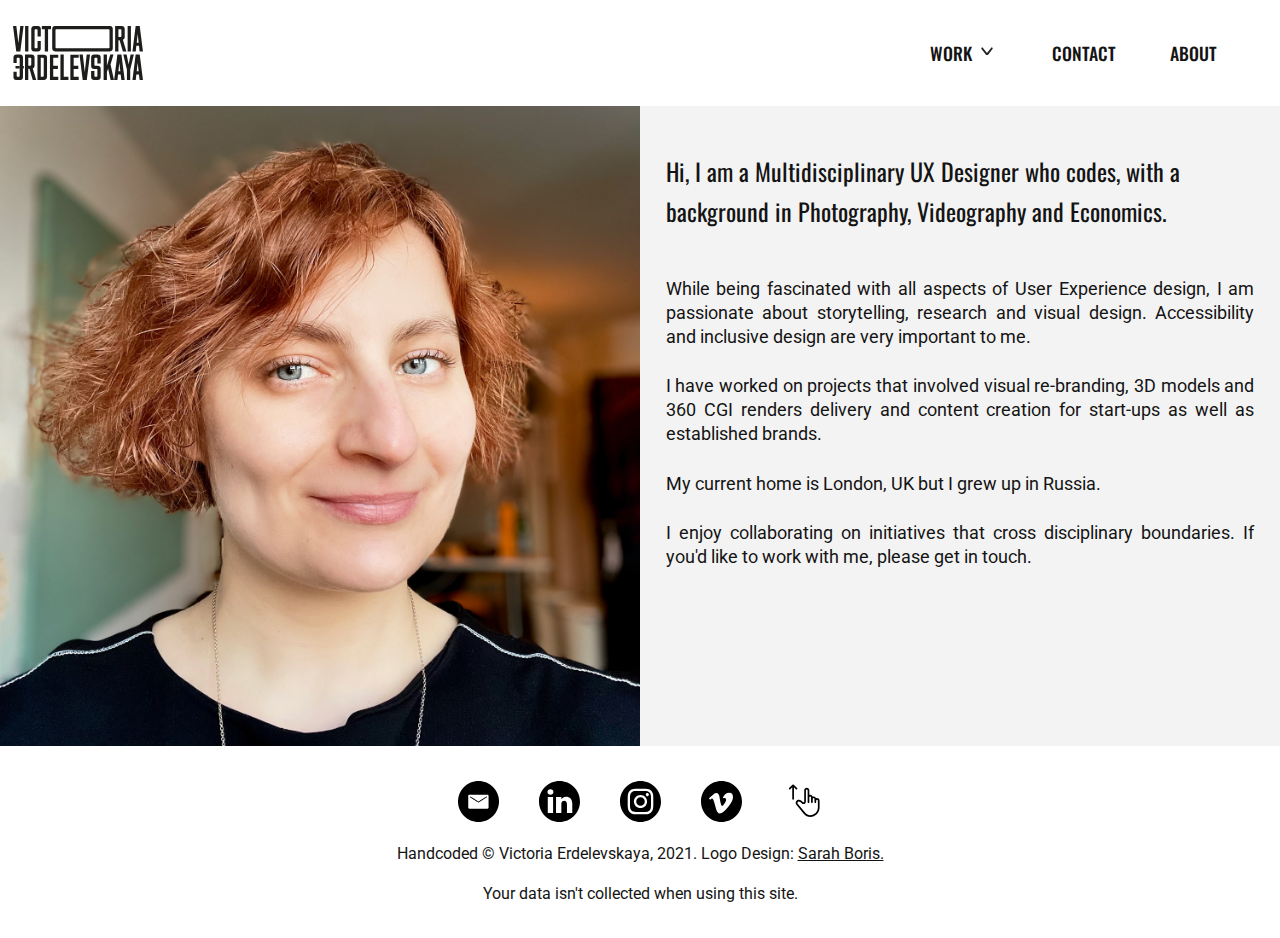
==== about.html @ 2b21cb6a "1st commit" ====
<!DOCTYPE html>
<html lang="en-gb">
  <head>
    <meta charset="UTF-8" />
    <title>Victoria Erdelevskaya - UX &amp;Web Design Portfolio</title>
    <link rel="stylesheet" href="./css/style.css" />
    <link rel="stylesheet" href="./css/style-about.css" />

    <meta name="description" content="Portfolio" />
    <meta name="keywords" content="UX, Design, Portfolio" />
    <meta name="author" content="Victoria Erdelevskaya" />
    <meta name="viewport" content="width=device-width, initial-scale=1.0" />

    <!--  font familyies: Oswald for headings & Roboto for body -->

    <link rel="preconnect" href="https://fonts.googleapis.com" />
    <link rel="preconnect" href="https://fonts.gstatic.com" crossorigin />
    <link
      href="https://fonts.googleapis.com/css2?family=Oswald:wght@300;400;500;600;700&family=Roboto:wght@100;400;500;700&display=swap"
      rel="stylesheet"
    />
  </head>

  <body>
    <!-- To create a link that goes to the top of the page from the bottom, to improve accessibility and usability -->
    <a id="top"></a>

    <header>
      <!-- Top navigation -->
      <a href="index.html">
        <img
          src="./images/Victoria-Photography-logo.svg"
          alt="logo click to return to home page"
          width="130"
        />
      </a>
      <nav class="top-navigation" id="myTopnav">
        <ul>
          <li class="nav-menu-item">
            <a href="#" class="top-navigation">Work</a>
            <i class="caret-down">
              <img
                src="./images/fluent_caret_down_icon.svg"
                alt="caret down"
                class="top-navigation"
              />
            </i>
            <!-- Drop Down Menu in top nav .dropdown-content-->
            <div class="dropdown-content">
              <ul>
                <li>
                  <a href="heals-3D-visualitation.html" class="top-navigation"
                    >Heal's 3D Visualisation</a
                  >
                </li>
                <li>
                  <a href="finance-app-design-figma.html" class="top-navigation"
                    >Finance App Design</a
                  >
                </li>
                <li>
                  <a href="photography-portfolio.html" class="top-navigation"
                    >Photography Portfolio</a
                  >
                </li>
                <li>
                  <a href="videography-portfolio.html" class="top-navigation"
                    >Videography Portfolio</a
                  >
                </li>
              </ul>
            </div>
          </li>
          <li>
            <a href="contact.html" class="top-navigation">Contact</a>
          </li>
          <li><a href="about.html" class="top-navigation">About</a></li>
        </ul>
      </nav>
    </header>

    <main>
      <!--  ARIA role added for accessibility.  A level 1 heading, indicated with aria-level="1", indicates the main heading of a page, -->
      <section aria-label="about-info">
        <div class="grid-container-about">
          <div class="grid-item-1">
            <picture>
              <source
                media="(min-width: 1024px)"
                srcset="./images/self-portrait1500.jpg"
              />
              <source
                media="(min-width: 768px)"
                srcset="./images/self-portrait800.jpg"
              />
              <source
                media="(min-width: 568px)"
                srcset="./images/self-portrait500.jpg"
              />
              <img
                src="./images/self-portrait500.jpg"
                alt="self-portrait"
                style="width: 500"
              />
            </picture>
          </div>
          <div class="grid-item-2">
            <h2 class="about-me">
              Hi, I am a Multidisciplinary UX Designer who codes, with a
              background in Photography, Videography and Economics.
            </h2>
            <p>
              While being fascinated with all aspects of User Experience design,
              I am passionate about storytelling, research and visual design.
              Accessibility and inclusive design are very important to me.
            </p>
            <p>
              I have worked on projects that involved visual re-branding, 3D
              models and 360 CGI renders delivery and content creation for
              start-ups as well as established brands.
            </p>
            <p>My current home is London, UK but I grew up in Russia.</p>
            <p>
              I enjoy collaborating on initiatives that cross disciplinary
              boundaries. If you'd like to work with me, please get in touch.
            </p>
          </div>
        </div>
      </section>
    </main>

    <footer>
      <nav>
        <div class="social-icons">
          <a
            href="mailto:victoria.erd@gmail.com"
            target="_blank"
            aria-label="send email"
          >
            <img
              src="./images/email_icon.svg"
              width="41"
              height="41"
              alt="Email me"
          /></a>
          <a href="https://www.linkedin.com/in/victoriaerdelevskaya/">
            <img
              src="./images/linkedin_icon.svg"
              width="41"
              height="41"
              alt="LinkedIn"
          /></a>
          <a href="https://www.instagram.com/vic_erdelevskaya_photographer/">
            <img
              src="./images/instagram_icon.svg"
              width="41"
              height="41"
              alt="Instagram"
          /></a>
          <a href="https://vimeo.com/user11440246">
            <img
              src="./images/vimeo_icon.svg"
              width="41"
              height="41"
              alt="Vimeo"
          /></a>
          <a href="#top" target="_self" class="scroll-up">
            <img
              src="./images/scrollup_120421.svg"
              width="41"
              height="41"
              alt="Scroll Up"
          /></a>
        </div>
      </nav>
      <!-- The <small> tag defines smaller text (like copyright and other side-comments). -->
      <small class="copyright">
        Handcoded © Victoria Erdelevskaya, 2021. Logo Design:
        <a class="logo" href="https://sarahboris.com/"> Sarah Boris. </a>
        <p>Your data isn't collected when using this site.</p>
      </small>
    </footer>
  </body>
</html>
---- css/style.css ----
@charset "UTF-8";

/* this sllows percentage-based heights (for responsive)
https://www.joshwcomeau.com/css/custom-css-reset/#digit-box-sizing-model
*/
html,
body {
  height: 100%;
  scroll-behavior: smooth;
}
/* css reset suggestion from https://www.joshwcomeau.com/css/custom-css-reset/#digit-box-sizing-model
it allows to implement a more-intuitive box-sizing model. So that paddign and margins are not added outside but inside of  each 'container box' .
*/
*,
*::before,
*::after {
  box-sizing: border-box;
}
/* css reset suggestion from https://www.joshwcomeau.com/css/custom-css-reset/#digit-sensible-media-defaults 
to set all the belwo elements to display as block instead of default inline. max-width is set to 100% to keep large images from overflowing, if they're placed in a container that isn't wide enough to contain them. */
img,
picture,
video,
canvas,
svg {
  display: block;
  max-width: 100%;
}
/* 
usign variables to define colours so that they are easy to change  */
:root {
  --dark-grey: #797979;
  --light-grey: #f3f3f3;
  --fontcolor: #141414;
  --fontcolorvisited: #3a0877;
  --yellowcolor: #f8a644;
  --mintcolor: #1593b9;
}

/*====================================Global / Desktop View=============================*/

body {
  font-size: 16px;
  color: var(--fontcolor);
  font-family: "Roboto", "Oxygen", "Ubuntu", "Cantarell", "Segoe UI", sans-serif;
  -webkit-font-smoothing: antialiased; /* switches off font smoothing - only relevant for Mac OS*/
  max-width: 100%;
  line-height: calc(
    1em + 0.5rem
  ); /* this calculation uses the font-size as a base, and adds a fixed amount of space to each line.
  This declaration produces tighter lines for bigger text like headings. */
  margin: 0; /* Removes all defaultt browser margins*/
  background-color: white;
}
main {
  background-color: var(--light-grey);
  display: block;
}

header {
  background-color: white;
  padding: 1%;
  width: 100%;
  display: flex;
  align-items: center;
  justify-content: space-between;
}

ul li {
  font-family: "Oswald", sans-serif;
  font-size: 1.1rem;
  color: var(--fontcolor);
  text-decoration: none;
  font-style: normal;
  line-height: 3rem;
  font-weight: 500;
  text-transform: uppercase;
  list-style-type: none;
  display: inline-block;
  margin-right: 50px;
  position: relative;
}
/* Dropdown top menu styling, displays on hover over  */

.dropdown-content {
  display: none;
  position: absolute;
}

.nav-menu-item:hover .dropdown-content {
  display: block;
  min-width: 290px;
  background-color: white;
  border-radius: 4px;
  box-shadow: 0px 8px 16px 0px rgba(0, 0, 0, 0.2);
  z-index: 100;
}

.caret-down {
  display: inline-block;
  width: 1.4rem;
}

/* unvisited link */
a:link {
  color: var(--fontcolor);
  text-decoration: none;
}

/* Links hover-over */
a:hover:not(.active) {
  color: var(--fontcolor);
}

/* visited link */
a:visited {
  color: var(--fontcolor);
}

a.top-navigation {
  position: relative;
}
/* I wanted the navigation to have the same underline animation as on my photography portfolio website to keep it consistent. 
To achieve this effect, I used a pseudo class before added an underline that is initially hidden. I set it’s height 10 2px and 100% width to cover  the size of the link. 
The background of this pheudo element is set to be the same colour as the font so that the underline is matching colour. To animante I used the property transition: all 0.3s ease-in-out;
 To perform the animation of expanding the link from the middle to the outside I used the transform property scaleX transform: scaleX(0);, 
 setting this to 0 will scale the element on the x-axis to 0.  I then added a hover event on the top navigation links to display the before pheuse element by setting 
 visibility: visible;, and expanding the element  to 100% width by changing the scaleX back to 1 transform: scaleX(1);. 
*/
a.top-navigation:before {
  content: "";
  position: absolute;
  width: 100%;
  height: 3px;
  bottom: 0;
  left: 0;
  background-color: var(--fontcolor);
  visibility: hidden;
  transform: scaleX(0);
  transition: all 0.2s ease-in-out;
}
a.top-navigation:hover:before {
  visibility: visible;
  transform: scaleX(1);
}

.hero-background {
  background-position: center;
  background-size: cover;
  background-repeat: no-repeat;
  position: relative;
  height: 50%;
  background: linear-gradient(
    309deg,
    var(--yellowcolor) 10%,
    var(--mintcolor) 90%
  );
  width: 100%;
  padding: 10%;
  display: flex;
  flex-direction: column;
}

h1 {
  font-family: "Oswald", sans-serif;
  color: var(--light-grey);
  text-align: left;
  font-size: 3rem;
  margin: 0.67rem 0;
  line-height: calc(1em + 1rem);
}

h2 {
  font-family: "Oswald", sans-serif;
  color: var(--fontcolor);
  text-align: left;
  font-size: 1.5rem;
  font-weight: 400;
  line-height: calc(1em + 1rem);
  text-decoration: none;
  display: inline-block;
  width: 100%;
}

/* 
I liked the look of Neumorphic buttons and decided to try in https://www.justinmind.com/blog/neumorphism-ui/
I applied the same gradient to make sure the background matches as close as possible to the colour of the button */

/* this is Global View styling  */

button {
  border: none;
  outline: none;
  cursor: pointer;
  font-size: 1.2rem;
  font-weight: 500;
  color: var(--light-grey);
  font-family: "Roboto", sans-serif;
  background-color: linear-gradient(
    309deg,
    var(--yellowcolor) 10%,
    var(--mintcolor) 90%
  );
  width: 160px;
  height: 40px;
  border-radius: 10px;
  box-shadow: -3px -3px 4px rgba(255, 255, 255, 0.2888),
    2px 2px 5px rgba(0, 0, 0, 0.2888);
  margin-top: 40px;
  position: absolute; /* .herobackground that contains button is set to relative and I used absolute position for the button to position it correctly especially on mobile and tablet  */
  top: 75%;
  transform: translateY(-50%);
}

.grid-container {
  display: grid;
  grid-template-columns: 50% 50%;
  grid-gap: 0;
  margin-top: 0%;
}

.grid-item {
  grid-template-columns: repeat(2, 1fr);
  position: relative;
}

/* ===================to style hover over on the projects images==================== */
.overlay {
  position: absolute;
  top: 0;
  bottom: 0;
  left: 0;
  right: 0;
  height: 100%;
  width: 100%;
  opacity: 0;
  transition: 0.5s ease;
  background-image: linear-gradient(120deg, #000000, #1593b9);
  z-index: 1;
}

.grid-item:hover .overlay {
  opacity: 0.8;
}

h3.text {
  color: var(--light-grey);
  font-family: "Oswald", sans-serif;
  line-height: 3rem;
  font-size: 2rem;
  font-weight: 500;
  position: absolute;
  transition: 0.5s ease;
  top: 50%;
  left: 50%;
  transform: translate(
    -50%,
    -50%
  ); /*The translate() CSS function repositions an element in the horizontal and/or vertical directions. Used to position the text in the middle of the overlay*/
  text-align: justify;
  z-index: 100;
  padding: 0;
  margin: 0;
}

/* ===================Footer style==================== */
footer {
  background: white;
  background-size: cover;
  width: 100%;
  padding-top: 1.2%;
}

footer nav {
  display: flex;
  justify-content: space-around;
  align-items: center;
}

.social-icons {
  display: flex;
  justify-content: space-around;
  align-items: center;
}

.social-icons a {
  padding: 20px;
}

.copyright {
  font-size: 1rem;
  line-height: 1.5rem;
  padding-bottom: 1rem;
  text-align: center;
  display: block;
}

a.logo {
  text-decoration: underline; /* to show that it's a link */
}

/*======================769px — 1024px: Small screens, laptops view=========================*/

@media only screen and (max-width: 1024px) {
  .grid-container {
    display: grid;
    grid-template-columns: auto;
    grid-gap: 0;
    margin-top: 0;
  }
  .grid-item {
    max-width: 100%;
  }
}

/*======================================Tablet view: ===================================*/

@media only screen and (max-width: 768px) {
  h1 {
    font-size: 2rem;
  }
  .hero-background {
    justify-content: center;
    align-items: center;
    display: flex;
    flex-direction: column;
    padding-bottom: 20%;
  }

  button {
    font-size: 1rem;
    font-weight: 500;
    width: 130px;
    height: 30px;
    margin-top: 15%;
    top: 50%;
    transform: translateY(-50%);
  }
  a.top-navigation:before {
    transition: all 0s ease-in-out;
  }
}

/*===================================Mobile View===================================*/
@media only screen and (max-width: 568px) {
  body {
    font-size: 14px;
  }

  header {
    padding: 10px;
    display: block;
  }

  h1 {
    text-align: center;
  }
  .introduction {
    align-items: center;
  }

  button {
    margin-top: 45%;
  }

  ul li {
    display: inline;
    margin-right: 30px;
  }
  .nav-menu-item:hover .dropdown-content {
    min-width: 300px;
    line-height: 5rem;
    padding-bottom: 1rem;
    opacity: 1;
  }

  a.top-navigation {
    font-size: 1.3rem;
    line-height: 3rem;
  }
}
---- css/style-about.css ----
@charset "UTF-8";

/*
====================================ABOUT PAGE CSS=========================================*/
.grid-container-about {
  display: grid;
  grid-template-columns: 50% 50%;
}

body {
  line-height: calc(1em + 0.5rem);
}
h2.about-me {
  padding: 4%;
  padding-bottom: 0;
}
section p {
  margin: 4%;
  text-align: justify;
  font-size: 1.1rem;
}
/*====================================== Tablet & Mobile view: ===================================*/

@media only screen and (max-width: 768px) {
  body {
    font-size: 14px;
  }
  
  /*========================================== Mobile view: ======================================*/
@media only screen and (max-width: 568px) {
  .grid-container-about {
    grid-template-columns:100%;
  }
}
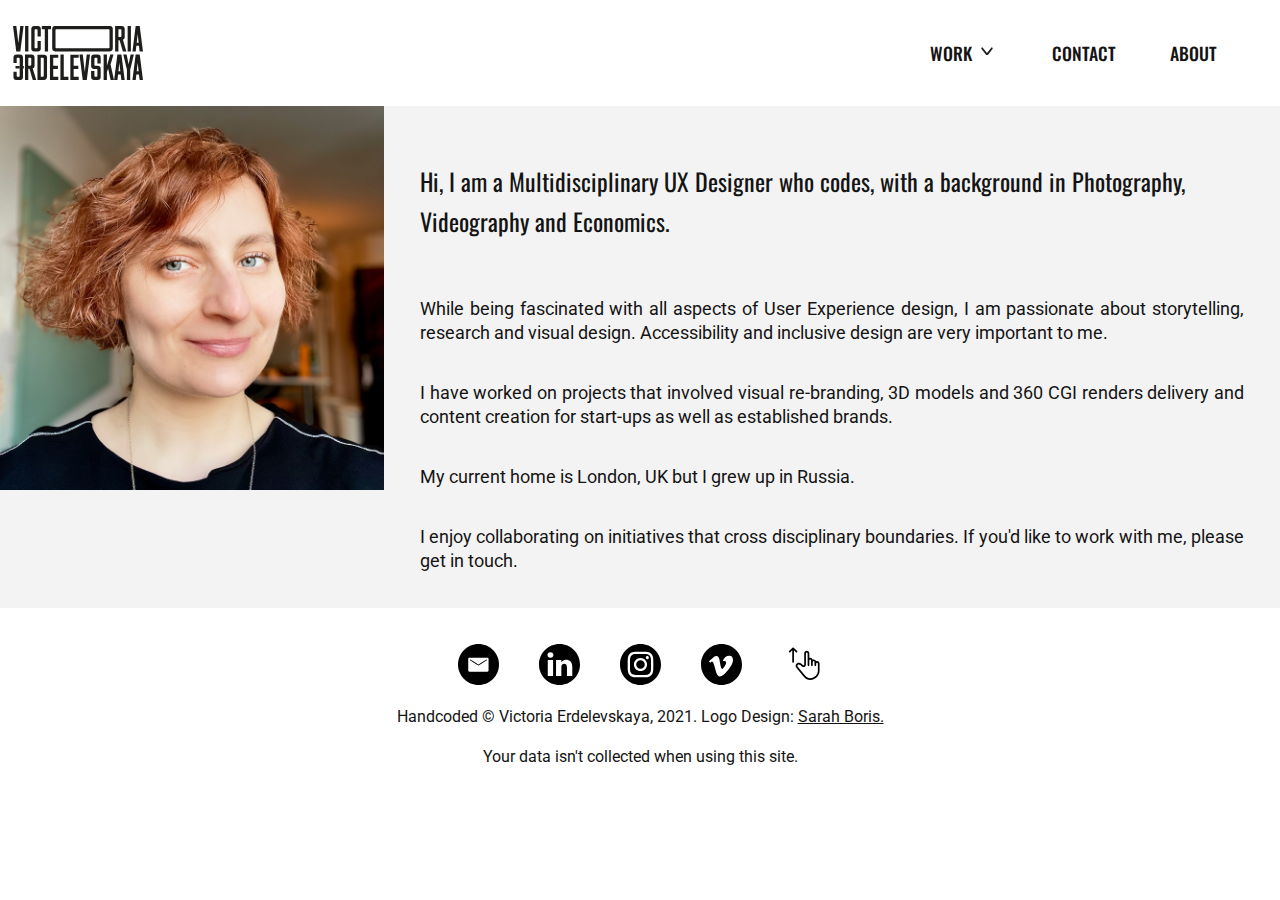
==== commit 1cd16e1a: "replaced with updated portfolio" ====
--- a/about.html
+++ b/about.html
@@ -1,184 +1,127 @@
 <!DOCTYPE html>
 <html lang="en-gb">
-  <head>
-    <meta charset="UTF-8" />
-    <title>Victoria Erdelevskaya - UX &amp;Web Design Portfolio</title>
-    <link rel="stylesheet" href="./css/style.css" />
-    <link rel="stylesheet" href="./css/style-about.css" />
 
-    <meta name="description" content="Portfolio" />
-    <meta name="keywords" content="UX, Design, Portfolio" />
-    <meta name="author" content="Victoria Erdelevskaya" />
-    <meta name="viewport" content="width=device-width, initial-scale=1.0" />
+<head>
+  <meta charset="UTF-8" />
+  <title>Victoria Erdelevskaya - UX &amp;Web Design Portfolio</title>
+  <link rel="stylesheet" href="./css/style.css" />
+  <link rel="stylesheet" href="./css/style-about.css" />
 
-    <!--  font familyies: Oswald for headings & Roboto for body -->
+  <meta name="description" content="Portfolio" />
+  <meta name="keywords" content="UX, Design, Portfolio" />
+  <meta name="author" content="Victoria Erdelevskaya" />
+  <meta name="viewport" content="width=device-width, initial-scale=1.0" />
 
-    <link rel="preconnect" href="https://fonts.googleapis.com" />
-    <link rel="preconnect" href="https://fonts.gstatic.com" crossorigin />
-    <link
-      href="https://fonts.googleapis.com/css2?family=Oswald:wght@300;400;500;600;700&family=Roboto:wght@100;400;500;700&display=swap"
-      rel="stylesheet"
-    />
-  </head>
+  <!--  font familyies: Oswald for headings & Roboto for body -->
 
-  <body>
-    <!-- To create a link that goes to the top of the page from the bottom, to improve accessibility and usability -->
-    <a id="top"></a>
+  <link rel="preconnect" href="https://fonts.googleapis.com" />
+  <link rel="preconnect" href="https://fonts.gstatic.com" crossorigin />
+  <link
+    href="https://fonts.googleapis.com/css2?family=Oswald:wght@300;400;500;600;700&family=Roboto:wght@100;400;500;700&display=swap"
+    rel="stylesheet" />
+</head>
 
-    <header>
-      <!-- Top navigation -->
-      <a href="index.html">
-        <img
-          src="./images/Victoria-Photography-logo.svg"
-          alt="logo click to return to home page"
-          width="130"
-        />
-      </a>
-      <nav class="top-navigation" id="myTopnav">
-        <ul>
-          <li class="nav-menu-item">
-            <a href="#" class="top-navigation">Work</a>
-            <i class="caret-down">
-              <img
-                src="./images/fluent_caret_down_icon.svg"
-                alt="caret down"
-                class="top-navigation"
-              />
-            </i>
-            <!-- Drop Down Menu in top nav .dropdown-content-->
-            <div class="dropdown-content">
-              <ul>
-                <li>
-                  <a href="heals-3D-visualitation.html" class="top-navigation"
-                    >Heal's 3D Visualisation</a
-                  >
-                </li>
-                <li>
-                  <a href="finance-app-design-figma.html" class="top-navigation"
-                    >Finance App Design</a
-                  >
-                </li>
-                <li>
-                  <a href="photography-portfolio.html" class="top-navigation"
-                    >Photography Portfolio</a
-                  >
-                </li>
-                <li>
-                  <a href="videography-portfolio.html" class="top-navigation"
-                    >Videography Portfolio</a
-                  >
-                </li>
-              </ul>
-            </div>
-          </li>
-          <li>
-            <a href="contact.html" class="top-navigation">Contact</a>
-          </li>
-          <li><a href="about.html" class="top-navigation">About</a></li>
-        </ul>
-      </nav>
-    </header>
+<body>
+  <!-- To create a link that goes to the top of the page from the bottom, to improve accessibility and usability -->
+  <a id="top"></a>
 
-    <main>
-      <!--  ARIA role added for accessibility.  A level 1 heading, indicated with aria-level="1", indicates the main heading of a page, -->
-      <section aria-label="about-info">
-        <div class="grid-container-about">
-          <div class="grid-item-1">
-            <picture>
-              <source
-                media="(min-width: 1024px)"
-                srcset="./images/self-portrait1500.jpg"
-              />
-              <source
-                media="(min-width: 768px)"
-                srcset="./images/self-portrait800.jpg"
-              />
-              <source
-                media="(min-width: 568px)"
-                srcset="./images/self-portrait500.jpg"
-              />
-              <img
-                src="./images/self-portrait500.jpg"
-                alt="self-portrait"
-                style="width: 500"
-              />
-            </picture>
+  <header>
+    <!-- Top navigation -->
+    <a href="index.html">
+      <img src="./images/Victoria-Photography-logo.svg" alt="logo click to return to home page" width="130" />
+    </a>
+    <nav class="top-navigation" id="myTopnav">
+      <ul>
+        <li class="nav-menu-item">
+          <a href="#" class="top-navigation">Work</a>
+          <i class="caret-down">
+            <img src="./images/fluent_caret_down_icon.svg" alt="caret down" class="top-navigation" />
+          </i>
+          <!-- Drop Down Menu in top nav .dropdown-content-->
+          <div class="dropdown-content">
+            <ul>
+              <li>
+                <a href="heals-3D-visualitation.html" class="top-navigation">Heal's 3D Visualisation</a>
+              </li>
+              <li>
+                <a href="e-bike-shop-design.html" class="top-navigation">ENU E-bike</a>
+              </li>
+              <li>
+                <a href="photography-portfolio.html" class="top-navigation">Photography Portfolio</a>
+              </li>
+              <li>
+                <a href="p5.js-sketches.html" class="top-navigation">P5.JS sketches</a>
+              </li>
+            </ul>
           </div>
-          <div class="grid-item-2">
-            <h2 class="about-me">
-              Hi, I am a Multidisciplinary UX Designer who codes, with a
-              background in Photography, Videography and Economics.
-            </h2>
-            <p>
-              While being fascinated with all aspects of User Experience design,
-              I am passionate about storytelling, research and visual design.
-              Accessibility and inclusive design are very important to me.
-            </p>
-            <p>
-              I have worked on projects that involved visual re-branding, 3D
-              models and 360 CGI renders delivery and content creation for
-              start-ups as well as established brands.
-            </p>
-            <p>My current home is London, UK but I grew up in Russia.</p>
-            <p>
-              I enjoy collaborating on initiatives that cross disciplinary
-              boundaries. If you'd like to work with me, please get in touch.
-            </p>
-          </div>
+        </li>
+        <li>
+          <a href="contact.html" class="top-navigation">Contact</a>
+        </li>
+        <li><a href="about.html" class="top-navigation">About</a></li>
+      </ul>
+    </nav>
+  </header>
+
+  <main>
+    <!--  ARIA role added for accessibility.  A level 1 heading, indicated with aria-level="1", indicates the main heading of a page, -->
+    <section aria-label="about-info">
+      <div class="grid-container-about">
+        <div class="grid-item-1">
+          <picture>
+            <source media="(min-width: 1024px)" srcset="./images/self-portrait800.jpg" />
+            <source media="(min-width: 768px)" srcset="./images/self-portrait500.jpg" />
+            <source media="(min-width: 568px)" srcset="./images/self-portrait500.jpg" />
+            <img src="./images/self-portrait500.jpg" alt="self-portrait" style="width: 500" />
+          </picture>
         </div>
-      </section>
-    </main>
+        <div class="grid-item-2">
+          <h2 class="about-me">
+            Hi, I am a Multidisciplinary UX Designer who codes, with a
+            background in Photography, Videography and Economics.
+          </h2>
+          <p>
+            While being fascinated with all aspects of User Experience design,
+            I am passionate about storytelling, research and visual design.
+            Accessibility and inclusive design are very important to me.
+          </p>
+          <p>
+            I have worked on projects that involved visual re-branding, 3D
+            models and 360 CGI renders delivery and content creation for
+            start-ups as well as established brands.
+          </p>
+          <p>My current home is London, UK but I grew up in Russia.</p>
+          <p>
+            I enjoy collaborating on initiatives that cross disciplinary
+            boundaries. If you'd like to work with me, please get in touch.
+          </p>
+        </div>
+      </div>
+    </section>
+  </main>
 
-    <footer>
-      <nav>
-        <div class="social-icons">
-          <a
-            href="mailto:victoria.erd@gmail.com"
-            target="_blank"
-            aria-label="send email"
-          >
-            <img
-              src="./images/email_icon.svg"
-              width="41"
-              height="41"
-              alt="Email me"
-          /></a>
-          <a href="https://www.linkedin.com/in/victoriaerdelevskaya/">
-            <img
-              src="./images/linkedin_icon.svg"
-              width="41"
-              height="41"
-              alt="LinkedIn"
-          /></a>
-          <a href="https://www.instagram.com/vic_erdelevskaya_photographer/">
-            <img
-              src="./images/instagram_icon.svg"
-              width="41"
-              height="41"
-              alt="Instagram"
-          /></a>
-          <a href="https://vimeo.com/user11440246">
-            <img
-              src="./images/vimeo_icon.svg"
-              width="41"
-              height="41"
-              alt="Vimeo"
-          /></a>
-          <a href="#top" target="_self" class="scroll-up">
-            <img
-              src="./images/scrollup_120421.svg"
-              width="41"
-              height="41"
-              alt="Scroll Up"
-          /></a>
-        </div>
-      </nav>
-      <!-- The <small> tag defines smaller text (like copyright and other side-comments). -->
-      <small class="copyright">
-        Handcoded © Victoria Erdelevskaya, 2021. Logo Design:
-        <a class="logo" href="https://sarahboris.com/"> Sarah Boris. </a>
-        <p>Your data isn't collected when using this site.</p>
-      </small>
-    </footer>
-  </body>
-</html>
+  <footer>
+    <nav>
+      <div class="social-icons">
+        <a href="mailto:victoria.erd@gmail.com" target="_blank" aria-label="send email">
+          <img src="./images/email_icon.svg" width="41" height="41" alt="Email me" /></a>
+        <a href="https://www.linkedin.com/in/victoriaerdelevskaya/">
+          <img src="./images/linkedin_icon.svg" width="41" height="41" alt="LinkedIn" /></a>
+        <a href="https://www.instagram.com/uxdesign_london/">
+          <img src="./images/instagram_icon.svg" width="41" height="41" alt="Instagram" /></a>
+        <a href="https://vimeo.com/user11440246">
+          <img src="./images/vimeo_icon.svg" width="41" height="41" alt="Vimeo" /></a>
+        <a href="#top" target="_self" class="scroll-up">
+          <img src="./images/scrollup_120421.svg" width="41" height="41" alt="Scroll Up" /></a>
+      </div>
+    </nav>
+    <!-- The <small> tag defines smaller text (like copyright and other side-comments). -->
+    <small class="copyright">
+      Handcoded © Victoria Erdelevskaya, 2021. Logo Design:
+      <a class="logo" href="https://sarahboris.com/"> Sarah Boris. </a>
+      <p>Your data isn't collected when using this site.</p>
+    </small>
+  </footer>
+</body>
+
+</html>--- a/css/style-about.css
+++ b/css/style-about.css
@@ -4,7 +4,7 @@
 ====================================ABOUT PAGE CSS=========================================*/
 .grid-container-about {
   display: grid;
-  grid-template-columns: 50% 50%;
+  grid-template-columns: 30% 70%;
 }
 
 body {
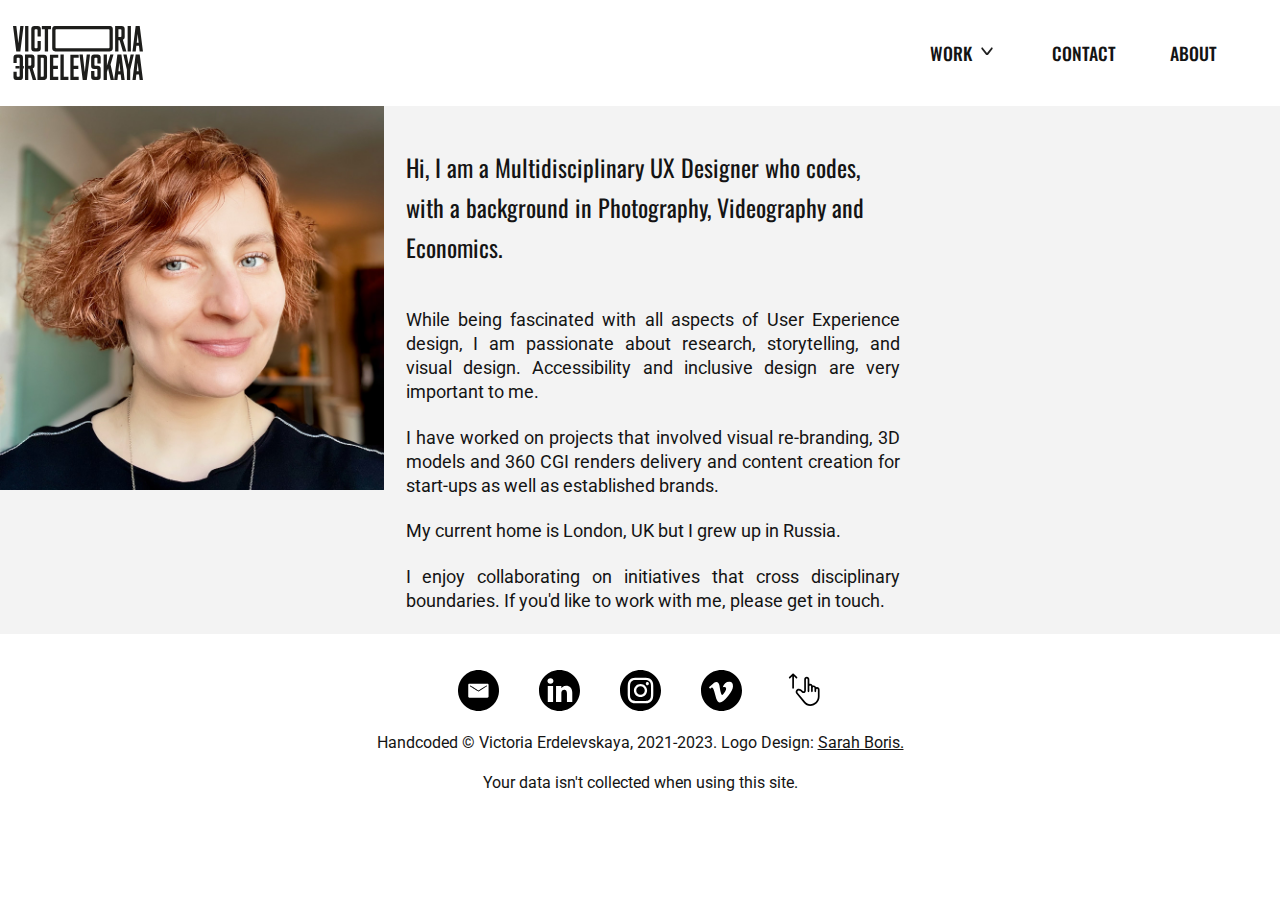
==== commit 4c9840db: "commit to main" ====
--- a/about.html
+++ b/about.html
@@ -41,6 +41,15 @@
           <div class="dropdown-content">
             <ul>
               <li>
+                <a href="heals-3D-visualitation.html" class="top-navigation">Vegan AI app</a>
+              </li>
+              <li>
+                <a href="heals-3D-visualitation.html" class="top-navigation">Product Page redesign</a>
+              </li>
+              <li>
+                <a href="heals-3D-visualitation.html" class="top-navigation">Landing Page redesign</a>
+              </li>
+              <li>
                 <a href="heals-3D-visualitation.html" class="top-navigation">Heal's 3D Visualisation</a>
               </li>
               <li>
@@ -82,7 +91,7 @@
           </h2>
           <p>
             While being fascinated with all aspects of User Experience design,
-            I am passionate about storytelling, research and visual design.
+            I am passionate about research, storytelling, and visual design.
             Accessibility and inclusive design are very important to me.
           </p>
           <p>
@@ -117,7 +126,7 @@
     </nav>
     <!-- The <small> tag defines smaller text (like copyright and other side-comments). -->
     <small class="copyright">
-      Handcoded © Victoria Erdelevskaya, 2021. Logo Design:
+      Handcoded © Victoria Erdelevskaya, 2021-2023. Logo Design:
       <a class="logo" href="https://sarahboris.com/"> Sarah Boris. </a>
       <p>Your data isn't collected when using this site.</p>
     </small>
--- a/css/style.css
+++ b/css/style.css
@@ -156,7 +156,7 @@
     var(--mintcolor) 90%
   );
   width: 100%;
-  padding: 10%;
+  padding: 9%;
   display: flex;
   flex-direction: column;
 }
@@ -165,8 +165,8 @@
   font-family: "Oswald", sans-serif;
   color: var(--light-grey);
   text-align: left;
-  font-size: 3rem;
-  margin: 0.67rem 0;
+  font-size: 2.8rem;
+  margin: 0.5rem 0;
   line-height: calc(1em + 1rem);
 }
 
@@ -201,9 +201,9 @@
     var(--yellowcolor) 10%,
     var(--mintcolor) 90%
   );
-  width: 160px;
-  height: 40px;
-  border-radius: 10px;
+  width:160px;
+  height:48px;
+  border-radius: 24px;
   box-shadow: -3px -3px 4px rgba(255, 255, 255, 0.2888),
     2px 2px 5px rgba(0, 0, 0, 0.2888);
   margin-top: 40px;
--- a/css/style-about.css
+++ b/css/style-about.css
@@ -6,6 +6,9 @@
   display: grid;
   grid-template-columns: 30% 70%;
 }
+.grid-item-2 {
+  max-width: 60%;
+}
 
 body {
   line-height: calc(1em + 0.5rem);
@@ -13,6 +16,7 @@
 h2.about-me {
   padding: 4%;
   padding-bottom: 0;
+
 }
 section p {
   margin: 4%;
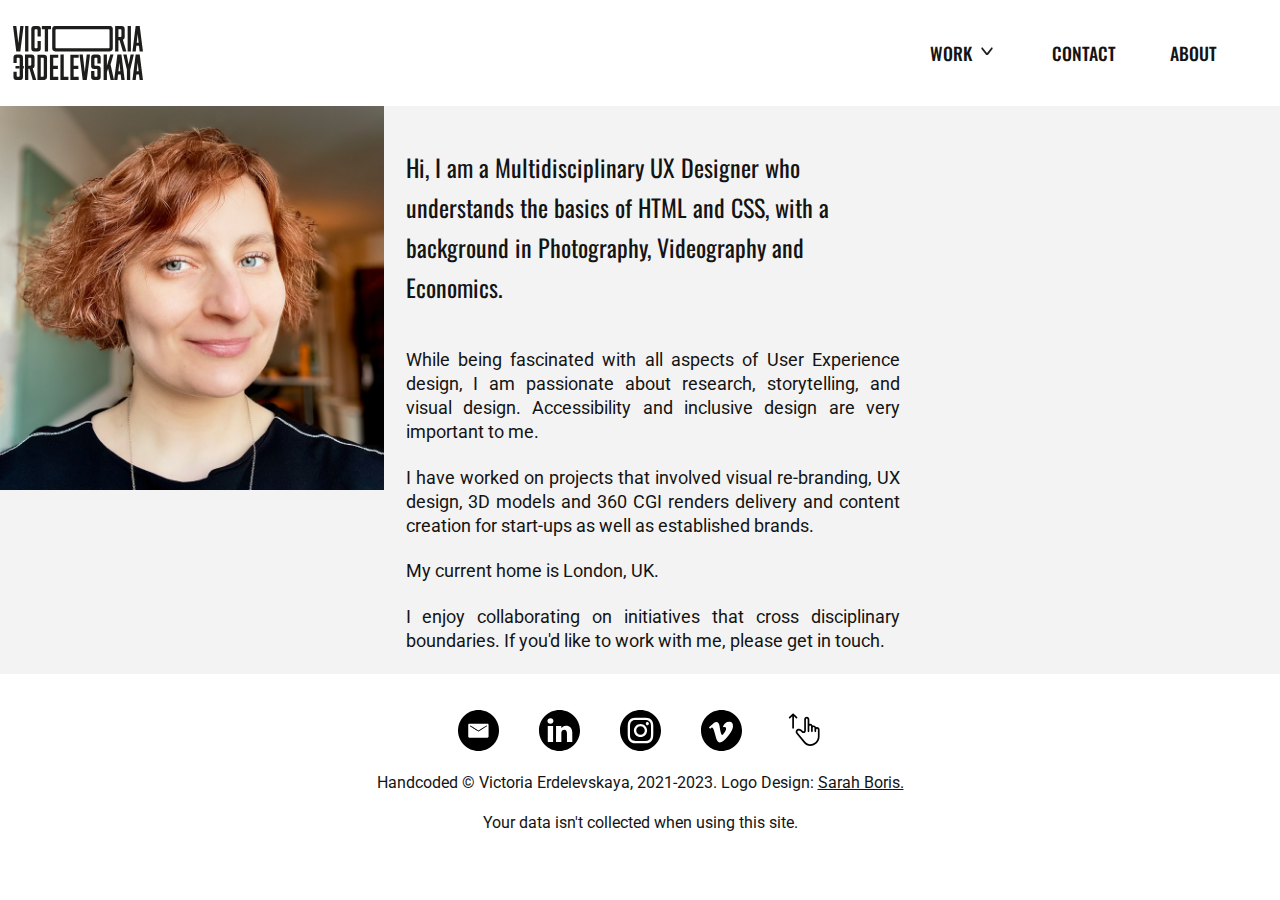
==== commit 738f81e7: "june c" ====
--- a/about.html
+++ b/about.html
@@ -41,13 +41,10 @@
           <div class="dropdown-content">
             <ul>
               <li>
-                <a href="heals-3D-visualitation.html" class="top-navigation">Vegan AI app</a>
+                <a href="veganAI.html" class="top-navigation">Vegan AI app</a>
               </li>
               <li>
-                <a href="heals-3D-visualitation.html" class="top-navigation">Product Page redesign</a>
-              </li>
-              <li>
-                <a href="heals-3D-visualitation.html" class="top-navigation">Landing Page redesign</a>
+                <a href="heals-redesign-project.html" class="top-navigation">Heal's Redesign Project</a>
               </li>
               <li>
                 <a href="heals-3D-visualitation.html" class="top-navigation">Heal's 3D Visualisation</a>
@@ -86,7 +83,7 @@
         </div>
         <div class="grid-item-2">
           <h2 class="about-me">
-            Hi, I am a Multidisciplinary UX Designer who codes, with a
+            Hi, I am a Multidisciplinary UX Designer who understands the basics of HTML and CSS, with a
             background in Photography, Videography and Economics.
           </h2>
           <p>
@@ -95,11 +92,11 @@
             Accessibility and inclusive design are very important to me.
           </p>
           <p>
-            I have worked on projects that involved visual re-branding, 3D
+            I have worked on projects that involved visual re-branding, UX design, 3D
             models and 360 CGI renders delivery and content creation for
             start-ups as well as established brands.
           </p>
-          <p>My current home is London, UK but I grew up in Russia.</p>
+          <p>My current home is London, UK.</p>
           <p>
             I enjoy collaborating on initiatives that cross disciplinary
             boundaries. If you'd like to work with me, please get in touch.
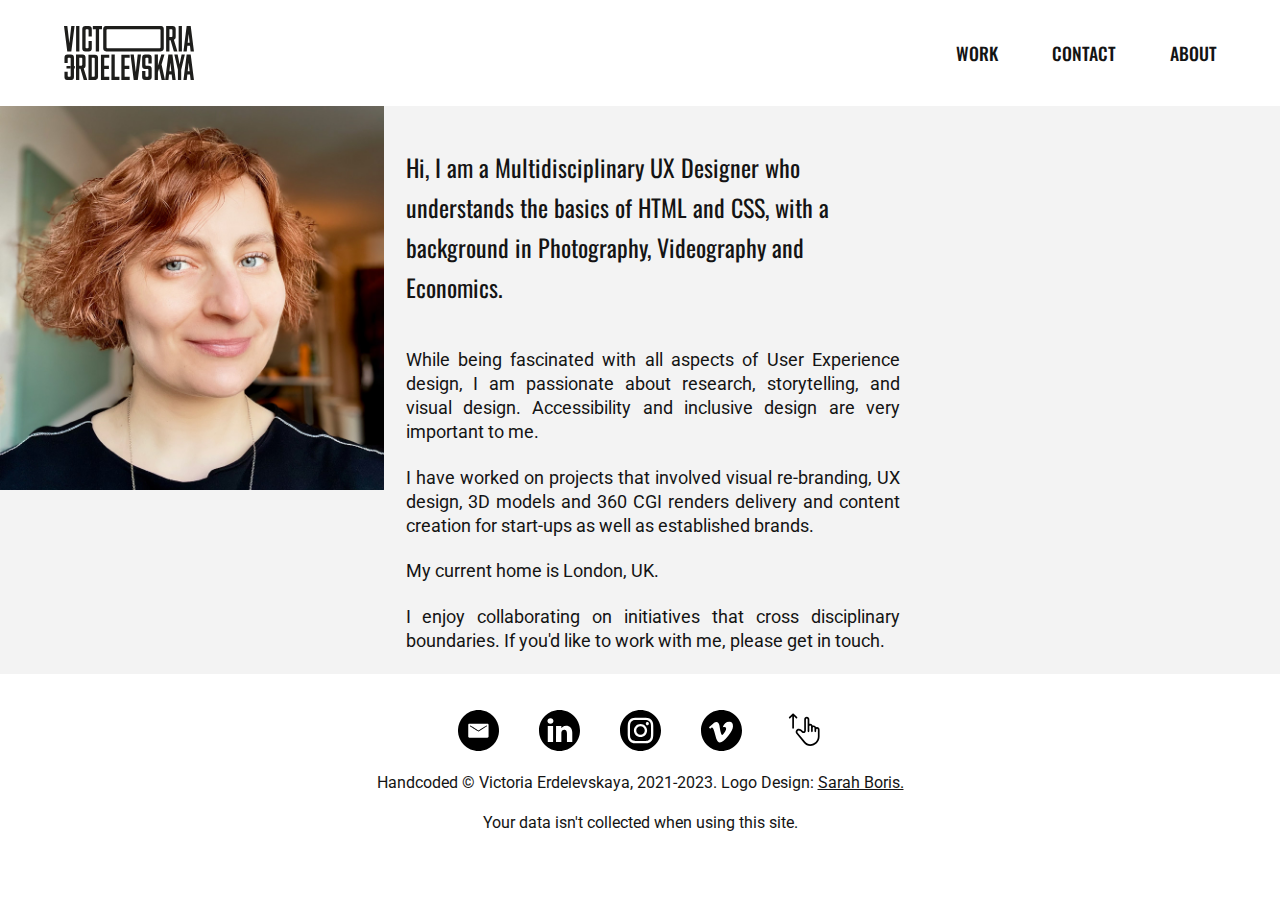
==== commit 2ef47d87: "updated home page" ====
--- a/about.html
+++ b/about.html
@@ -34,7 +34,7 @@
       <ul>
         <li class="nav-menu-item">
           <a href="#" class="top-navigation">Work</a>
-          <i class="caret-down">
+          <!--<i class="caret-down">
             <img src="./images/fluent_caret_down_icon.svg" alt="caret down" class="top-navigation" />
           </i>
           <!-- Drop Down Menu in top nav .dropdown-content-->
@@ -56,7 +56,7 @@
                 <a href="photography-portfolio.html" class="top-navigation">Photography Portfolio</a>
               </li>
               <li>
-                <a href="p5.js-sketches.html" class="top-navigation">P5.JS sketches</a>
+                <a href="p5.js-sketches.html" class="top-navigation">P5.JS sketch</a>
               </li>
             </ul>
           </div>
--- a/css/style.css
+++ b/css/style.css
@@ -40,11 +40,12 @@
 /*====================================Global / Desktop View=============================*/
 
 body {
-  font-size: 16px;
-  color: var(--fontcolor);
-  font-family: "Roboto", "Oxygen", "Ubuntu", "Cantarell", "Segoe UI", sans-serif;
+  font-size: 1rem;
+  color: var(--fontcolor);
+  font-family:  "Roboto", "Oxygen", "Ubuntu", "Cantarell", "Segoe UI", sans-serif;
   -webkit-font-smoothing: antialiased; /* switches off font smoothing - only relevant for Mac OS*/
   max-width: 100%;
+  
   line-height: calc(
     1em + 0.5rem
   ); /* this calculation uses the font-size as a base, and adds a fixed amount of space to each line.
@@ -60,11 +61,13 @@
 header {
   background-color: white;
   padding: 1%;
+  padding-left: 4rem;
   width: 100%;
   display: flex;
   align-items: center;
   justify-content: space-between;
 }
+
 
 ul li {
   font-family: "Oswald", sans-serif;
@@ -95,12 +98,12 @@
   box-shadow: 0px 8px 16px 0px rgba(0, 0, 0, 0.2);
   z-index: 100;
 }
-
+/*
 .caret-down {
   display: inline-block;
   width: 1.4rem;
 }
-
+*/
 /* unvisited link */
 a:link {
   color: var(--fontcolor);
@@ -144,30 +147,48 @@
   transform: scaleX(1);
 }
 
+
+  /*
+  Gradient!
+  background: linear-gradient(
+    309deg,
+    var(--yellowcolor) 10%,
+    var(--mintcolor) 90%
+  ); */
+
 .hero-background {
   background-position: center;
   background-size: cover;
   background-repeat: no-repeat;
   position: relative;
-  height: 50%;
-  background: linear-gradient(
-    309deg,
-    var(--yellowcolor) 10%,
-    var(--mintcolor) 90%
-  );
+  
   width: 100%;
-  padding: 9%;
+  
   display: flex;
   flex-direction: column;
+}
+
+h1.hero-background {
+  font-family: "Oswald", sans-serif;
+  color: var(--fontcolor);
+  font-weight: 500;
+  text-align: left;
+  font-size: 2.2rem;
+  margin: 0.5rem 0;
+  line-height: calc(1em + 0.8rem);
+  position: absolute;
+  top: 30%;
+  left: 5%;
 }
 
 h1 {
   font-family: "Oswald", sans-serif;
   color: var(--light-grey);
+  font-weight: 500;
   text-align: left;
-  font-size: 2.8rem;
+  font-size: 2.2rem;
   margin: 0.5rem 0;
-  line-height: calc(1em + 1rem);
+  line-height: calc(1em + 0.8rem);
 }
 
 h2 {
@@ -192,23 +213,24 @@
   border: none;
   outline: none;
   cursor: pointer;
-  font-size: 1.2rem;
+  font-size: 1rem;
   font-weight: 500;
-  color: var(--light-grey);
-  font-family: "Roboto", sans-serif;
+  color: var(--fontcolor);
+  font-family: "oswald", sans-serif;
   background-color: linear-gradient(
     309deg,
     var(--yellowcolor) 10%,
     var(--mintcolor) 90%
   );
-  width:160px;
-  height:48px;
+  width:9rem;
+  height:3rem;
   border-radius: 24px;
   box-shadow: -3px -3px 4px rgba(255, 255, 255, 0.2888),
     2px 2px 5px rgba(0, 0, 0, 0.2888);
   margin-top: 40px;
   position: absolute; /* .herobackground that contains button is set to relative and I used absolute position for the button to position it correctly especially on mobile and tablet  */
-  top: 75%;
+  top: 60%;
+  left: 5%;
   transform: translateY(-50%);
 }
 
@@ -222,6 +244,7 @@
 .grid-item {
   grid-template-columns: repeat(2, 1fr);
   position: relative;
+  border-radius: 10px;
 }
 
 /* ===================to style hover over on the projects images==================== */
@@ -235,7 +258,7 @@
   width: 100%;
   opacity: 0;
   transition: 0.5s ease;
-  background-image: linear-gradient(120deg, #000000, #1593b9);
+  background-image: linear-gradient(120deg, #ffffff, #ededed);
   z-index: 1;
 }
 
@@ -244,7 +267,7 @@
 }
 
 h3.text {
-  color: var(--light-grey);
+  color: var(--fontcolor);
   font-family: "Oswald", sans-serif;
   line-height: 3rem;
   font-size: 2rem;
@@ -299,9 +322,53 @@
   text-decoration: underline; /* to show that it's a link */
 }
 
-/*======================769px — 1024px: Small screens, laptops view=========================*/
+/*======================769px — 1024px: Small screens, laptops view=======================================*/
 
 @media only screen and (max-width: 1024px) {
+
+  .hero-background {
+    background-position: center;
+    background-size: cover;
+    background-repeat: no-repeat;
+    position: relative;
+    width: 100%;
+    height: auto;
+    display: flex;
+    flex-direction: column;
+  }
+  
+  h1.hero-background {
+    font-family: "Oswald", sans-serif;
+    color: var(--fontcolor);
+    font-weight: 400;
+    text-align: left;
+    font-size: 2.2rem;
+    margin: 0.5rem 0;
+    line-height: calc(1em + 0.8rem);
+    position: absolute;
+    top: 6%;
+    left: 30%;
+  }
+  button {
+    border: none;
+    outline: none;
+    cursor: pointer;
+    font-size: 0.8rem;
+    font-weight: 400;
+    color: var(--fontcolor);
+    font-family: "oswald", sans-serif;
+    width:8rem;
+    height:3rem;
+    border-radius: 24px;
+    box-shadow: -3px -3px 4px rgba(255, 255, 255, 0.2888),
+      2px 2px 5px rgba(0, 0, 0, 0.2888);
+    margin-top: 40px;
+    position: absolute; /* .herobackground that contains button is set to relative and I used absolute position for the button to position it correctly especially on mobile and tablet  */
+    top: 75%;
+    left: 42%;
+    transform: translateY(-50%);
+  }
+
   .grid-container {
     display: grid;
     grid-template-columns: auto;
@@ -324,16 +391,29 @@
     align-items: center;
     display: flex;
     flex-direction: column;
-    padding-bottom: 20%;
-  }
-
+  }
+
+  h1.hero-background {
+    font-family: "Oswald", sans-serif;
+    color: var(--fontcolor);
+    font-weight: 400;
+    text-align: left;
+    font-size: 1.8rem;
+    margin: 0.5rem 0;
+    line-height: calc(1em + 0.8rem);
+    position: absolute;
+    top: 6%;
+    left: 2%;
+  }
   button {
     font-size: 1rem;
-    font-weight: 500;
-    width: 130px;
-    height: 30px;
-    margin-top: 15%;
-    top: 50%;
+    font-weight: 400;
+      color: var(--fontcolor);
+    font-family: "Oswald", sans-serif;
+    width:8rem;
+    height:2.5rem;
+    top: 80%;
+    left: 41%;
     transform: translateY(-50%);
   }
   a.top-navigation:before {
@@ -346,12 +426,136 @@
   body {
     font-size: 14px;
   }
+  header img {
+   width: 100px;
+   position: relative;
+   left: 33%;
+  }
+
+  h1.hero-background {
+    font-family: "Oswald", sans-serif;
+    color: var(--fontcolor);
+    font-weight: 400;
+    text-align: left;
+    font-size: 1.4rem;
+    margin: 0.5rem 0;
+    line-height: calc(1em + 0.8rem);
+    position: absolute;
+    top: 5%;
+  
+  }
+
+  button {
+    border: none;
+    outline: none;
+    cursor: pointer;
+    font-size: 0.8rem;
+    font-weight: 400;
+    color: var(--fontcolor);
+    font-family: "Oswald", sans-serif;
+    width:8rem;
+    height:2rem;
+    border-radius: 24px;
+    box-shadow: -3px -3px 4px rgba(255, 255, 255, 0.2888),
+      2px 2px 5px rgba(0, 0, 0, 0.2888);
+    margin-top: 40px;
+    position: absolute; /* .herobackground that contains button is set to relative and I used absolute position for the button to position it correctly especially on mobile and tablet  */
+    top: 45%;
+    left:35%;
+    transform: translateY(-50%);
+  }
+
+  h3.text {
+  
+  line-height: 2rem;
+  font-size: 1.4rem;
+  font-weight: 400;
+}
 
   header {
     padding: 10px;
     display: block;
   }
 
+  ul li {
+    font-family: "Oswald", sans-serif;
+    font-size: 1rem;
+    color: var(--fontcolor);
+    text-decoration: none;
+    font-style: normal;
+    line-height: 1rem;
+    font-weight: 500;
+    text-transform: uppercase;
+    list-style-type: none;
+    display: inline-block;
+    margin-right: 50px;
+    position: relative;
+  }
+
+  /* Dropdown top menu styling, displays on hover over  */
+  .dropdown-content {
+    display: none;
+    position: absolute;
+  }
+  
+  .nav-menu-item:hover .dropdown-content {
+    display: block;
+    min-width: 400px;
+    background-color: white;
+    border-radius: 4px;
+    box-shadow: 0px 8px 16px 0px rgba(0, 0, 0, 0.2);
+    z-index: 100;
+  }
+  
+
+  .top-navigation {
+    flex-direction: column; /* Stack menu items vertically */
+    align-items: flex-start; /* Align to top */
+  }
+/*
+  .nav-menu-item {
+    display: block; /* Make buttons full width
+    width: 100%; 
+  } */
+
+
+   /* UPDATED NAVIGATION!!!!!!!!!!!!!!!!!!!!!!!!!!!!!!!!!!!!!!!!!!!!!! */
+
+  .dropdown-content {
+    position: static; /* Remove absolute positioning */
+    display: none; /* Hide by default */
+    width: 90%; /* Make full width of parent */
+  }
+
+  .dropdown-content ul {
+    flex-direction: column; /* Stack dropdown links */
+  }
+
+  .dropdown-content li {
+    padding: 10px 0; /* Add spacing between links */
+    border-top: 1px solid #eee; /* Divider lines */
+  }
+
+  .dropdown-content.show {
+    display: block; /* Show dropdown when this class is added */
+  }
+
+  .caret-down {
+    
+    right: 10px; top: 10px; /* Position icon */
+  }
+
+  /* unvisited link */
+  a:link {
+    color: var(--fontcolor);
+    text-decoration: none;
+  }
+  
+  /* Links hover-over */
+  a:hover:not(.active) {
+    color: var(--fontcolor);
+  }
+
   h1 {
     text-align: center;
   }
@@ -365,7 +569,8 @@
 
   ul li {
     display: inline;
-    margin-right: 30px;
+    margin-right: 20px;
+    margin-left: 20px;
   }
   .nav-menu-item:hover .dropdown-content {
     min-width: 300px;
@@ -375,7 +580,8 @@
   }
 
   a.top-navigation {
-    font-size: 1.3rem;
-    line-height: 3rem;
-  }
-}
+    font-size:  0.9rem;
+    line-height: 2rem;
+  }
+  
+}
--- a/css/style-about.css
+++ b/css/style-about.css
@@ -33,6 +33,14 @@
   /*========================================== Mobile view: ======================================*/
 @media only screen and (max-width: 568px) {
   .grid-container-about {
-    grid-template-columns:100%;
-  }
-}
+    display: block; /* Change to block layout */
+ }
+ .grid-item-1,
+ .grid-item-2 {
+   max-width: 100%; 
+   padding-bottom: 10%;
+ }
+ .grid-item-1 {
+   margin-bottom: 20px; /* Add spacing between sections */
+ }
+}